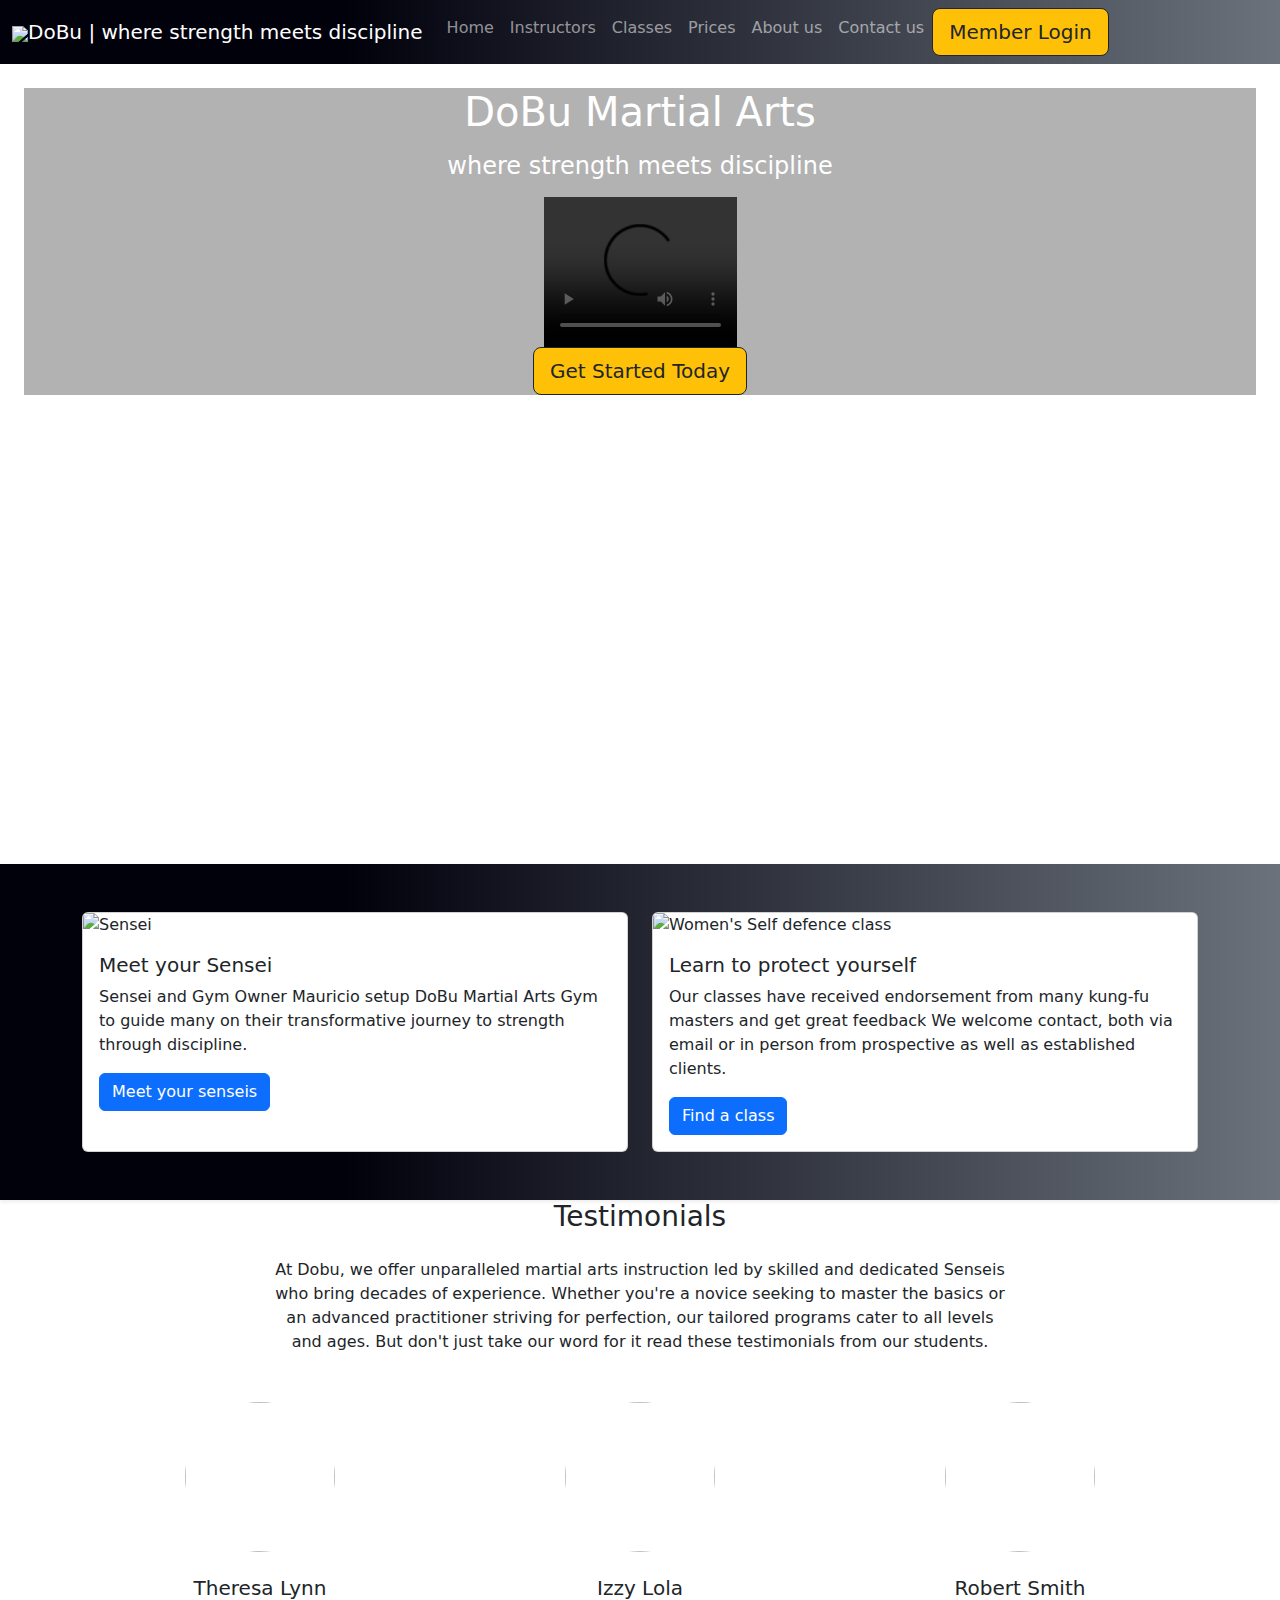
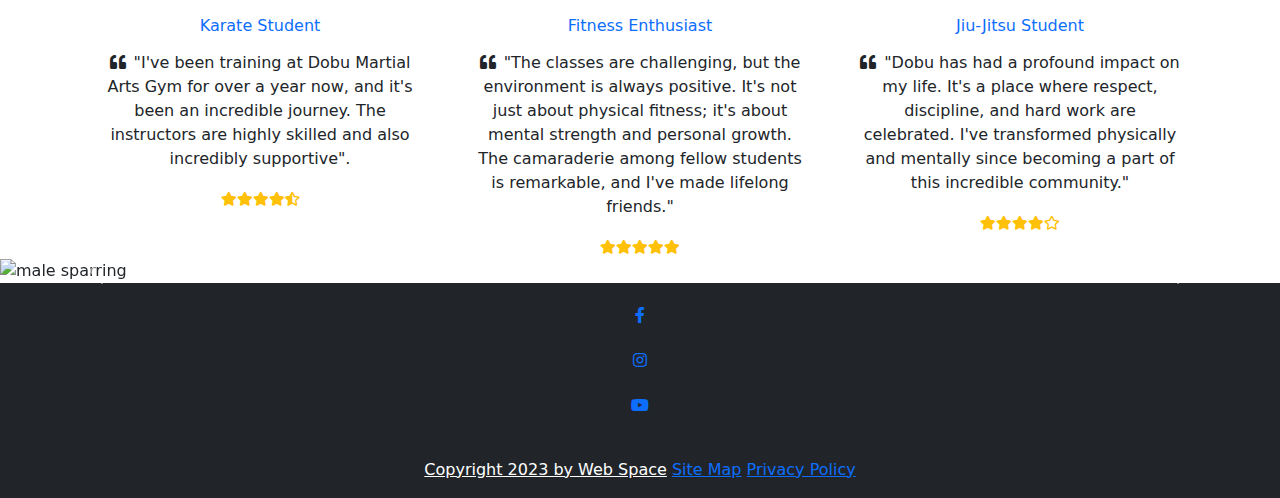
==== index.html @ b80137b9 "Add files via upload" ====
<!DOCTYPE html>
<html lang="en">
<head>
  <title>DoBu Martial Arts</title>
  <meta charset="utf-8">
  <meta name="viewport" content="width=device-width, initial-scale=1">
  <link rel="icon" type="logo" href="images/DoBulogo280by80.png">
  <link rel="stylesheet" href="css/style.css">
  <link rel="stylesheet" href="https://cdnjs.cloudflare.com/ajax/libs/font-awesome/4.7.0/css/font-awesome.min.css">
  <link href="https://cdn.jsdelivr.net/npm/bootstrap@5.3.2/dist/css/bootstrap.min.css" rel="stylesheet">
  <link rel='stylesheet' href='https://cdnjs.cloudflare.com/ajax/libs/font-awesome/5.15.1/css/all.min.css'>
  <script src="https://cdn.jsdelivr.net/npm/bootstrap@5.3.2/dist/js/bootstrap.bundle.min.js"></script>
 
  <header>
    <!-- Navbar -->
    <nav class="navbar navbar-expand-sm bg-dark navbar-dark" style="background: linear-gradient(90deg, rgba(1,1,12,1) 27%, rgba(107,114,124,1) 100%)">
      <div class="container-fluid">
        <a class="navbar-brand">
          <img src="images/DoBulogo280by80.png" style="display: inline-block;">DoBu | where strength meets discipline</a>
        <button class="navbar-toggler" type="button" data-bs-toggle="collapse" data-bs-target="#collapsibleNavbar">
          <span class="navbar-toggler-icon"></span>
        </button>
        <div class="collapse navbar-collapse" id="collapsibleNavbar">
          <ul class="navbar-nav">
            <li class="nav-item">
              <a class="nav-link" href="index.html">Home</a>
            </li>
            <li class="nav-item">
              <a class="nav-link" href="instructors.html">Instructors</a>
            </li>
            <li class="nav-item">
              <a class="nav-link" href="classes.html">Classes</a>
            </li>
            <li class="nav-item">
              <a class="nav-link" href="prices.html">Prices</a>
            </li>
            <li class="nav-item">
              <a class="nav-link" href="aboutus.html">About us</a>
          </li>
          <li class="nav-item">
            <a class="nav-link" href="contact.html">Contact us</a>
        </li>
        <li><a class="btn btn-outline-dark btn-warning btn-lg" href="loginPage.html">Member Login</a></li>
          </ul>
        </div>
      </div>
    </nav>
    
    <!-- Navbar -->
  </header>
</head>

         <!-- Background image -->
         
         <div class="p-4 text-center bg-image"
         style="
             background-image: url(images/hands.jpg);
             background-size: cover;
             height: 800px;
             font-weight: bolder;
             background-position: center;
             background-repeat: no-repeat;
             ">
           <div class="mask" style="background-color: rgba(0, 0, 0, 0.3);">
             <div class="d-flex justify-content-center align-items-center h-100">
               <div class="text-white text-bold font-weight-bolder">
                 <h1 class="mb-3">DoBu Martial Arts</h1>
                 <h4 class="mb-3">where strength meets discipline</h4>
                 
                 <style>
                  * {
                    box-sizing: border-box;
                  }
                     video {
                    width: 50%;
                    height: auto;
                    
                  }
                 </style> 
                                        <div class="d-flex justify-content-center align-items-center h-100">
                               <video controls autoplay loop>
                                <source src="videos/DoBu Promotion.mp4" type="video/mp4"> 
                              </video>
               </div>
               <a class="btn btn-outline-dark btn-warning btn-lg" href="register.html" role="button">Get Started Today</a>
             </div>
           </div>
         </div>
     </div>
 
    <!-- Promotional Video -->
 

  <body>
    <section class="bg-dark pt-5 pb-5 shadow-sm" style="background: linear-gradient(90deg, rgba(1,1,12,1) 27%, rgba(107,114,124,1) 100%);">
<div class="container">
    <div class="row">
        <div class="col">
          <div class="card h-100">
              <img class="card-img-top" src="images/blackbelt.jpg" alt="Sensei">
                <div class="card-body">
                  <h5 class="card-title">Meet your Sensei</h5>
                  <p class="card-text">Sensei and Gym Owner Mauricio setup DoBu Martial Arts Gym to guide 
                    many on their transformative journey to strength through discipline.</p>
                  <a href="instructors.html" class="btn btn-primary">Meet your senseis</a>
                </div>
          </div>
        </div>
        <div class="col">
          <div class="card h-100">
              <img class="card-img-top" src="images/yellowbelt.jpg" alt="Women's Self defence class">
                  <div class="card-body">
                  <h5 class="card-title">Learn to protect yourself</h5>
                  <p class="card-text">Our classes have received endorsement from many kung-fu masters and get great feedback
                    We welcome contact, both via email or in person from prospective as well as established clients. 
                    </p>
                    <a href="classes.html" class="btn btn-primary">Find a class</a>
                  </div>
          </div>
        </div>
    
    </div>
</div>
</section>

<section>
  <div class="container">
  
      <div class="row d-flex justify-content-center">
        <div class="col-md-10 col-xl-8 text-center">
          <h3 class="mb-4">Testimonials</h3>
          <p class="mb-4 pb-2 mb-md-5 pb-md-0">
              At Dobu, we offer unparalleled martial arts instruction led by skilled and dedicated Senseis who bring decades of experience. 
              Whether you're a novice seeking to master the basics or an advanced practitioner striving for perfection, 
              our tailored programs cater to all levels and ages.  But don't just take our word for it read these testimonials from our students.
          </p>
        </div>
      </div>
    
      <div class="row text-center">
        <div class="col-md-4 mb-5 mb-md-0">
          <div class="d-flex justify-content-center mb-4">
            <img src="https://mdbcdn.b-cdn.net/img/Photos/Avatars/img%20(1).webp"
              class="rounded-circle shadow-1-strong" width="150" height="150" />
          </div>
          <h5 class="mb-3">Theresa Lynn</h5>
          <h6 class="text-primary mb-3">Karate Student</h6>
          <p class="px-xl-3">
            <i class="fas fa-quote-left pe-2"></i>"I've been training at Dobu Martial Arts Gym for over a year now, and it's been an incredible journey. 
            The instructors are highly skilled and also incredibly supportive". 
            </p>
          <ul class="list-unstyled d-flex justify-content-center mb-0">
            <li>
              <i class="fas fa-star fa-sm text-warning"></i>
            </li>
            <li>
              <i class="fas fa-star fa-sm text-warning"></i>
            </li>
            <li>
              <i class="fas fa-star fa-sm text-warning"></i>
            </li>
            <li>
              <i class="fas fa-star fa-sm text-warning"></i>
            </li>
            <li>
              <i class="fas fa-star-half-alt fa-sm text-warning"></i>
            </li>
          </ul>
        </div>
        <div class="col-md-4 mb-5 mb-md-0">
          <div class="d-flex justify-content-center mb-4">
            <img src="https://mdbcdn.b-cdn.net/img/Photos/Avatars/img%20(2).webp"
              class="rounded-circle shadow-1-strong" width="150" height="150" />
          </div>
          <h5 class="mb-3">Izzy Lola</h5>
          <h6 class="text-primary mb-3">Fitness Enthusiast</h6>
          <p class="px-xl-3">
            <i class="fas fa-quote-left pe-2"></i>"The classes are challenging, but the environment is always positive. It's not just about physical fitness; it's about mental strength and personal growth. 
            The camaraderie among fellow students is remarkable, and I've made lifelong friends."
          </p>
          <ul class="list-unstyled d-flex justify-content-center mb-0">
            <li>
              <i class="fas fa-star fa-sm text-warning"></i>
            </li>
            <li>
              <i class="fas fa-star fa-sm text-warning"></i>
            </li>
            <li>
              <i class="fas fa-star fa-sm text-warning"></i>
            </li>
            <li>
              <i class="fas fa-star fa-sm text-warning"></i>
            </li>
            <li>
              <i class="fas fa-star fa-sm text-warning"></i>
            </li>
          </ul>
        </div>
        <div class="col-md-4 mb-0">
          <div class="d-flex justify-content-center mb-4">
            <img src="https://mdbcdn.b-cdn.net/img/Photos/Avatars/img%20(9).webp"
              class="rounded-circle shadow-1-strong" width="150" height="150" />
          </div>
          <h5 class="mb-3">Robert Smith</h5>
          <h6 class="text-primary mb-3">Jiu-Jitsu Student</h6>
          <p class="px-xl-3">
            <i class="fas fa-quote-left pe-2"></i>"Dobu has had a profound impact on my life. It's a place where respect, discipline, and hard work are celebrated. 
            I've transformed physically and mentally since becoming a part of this incredible community."
          </p>
          <ul class="list-unstyled d-flex justify-content-center mb-0">
            <li>
              <i class="fas fa-star fa-sm text-warning"></i>
            </li>
            <li>
              <i class="fas fa-star fa-sm text-warning"></i>
            </li>
            <li>
              <i class="fas fa-star fa-sm text-warning"></i>
            </li>
            <li>
              <i class="fas fa-star fa-sm text-warning"></i>
            </li>
            <li>
              <i class="far fa-star fa-sm text-warning"></i>
            </li>
          </ul>
        </div>
      </div>
    </section>

<section>       
        <div id="demo" class="carousel slide" data-bs-ride="carousel">

    <!-- Indicators/dots -->
    <div class="carousel-indicators">
      <button type="button" data-bs-target="#demo" data-bs-slide-to="0" class="active"></button>
      <button type="button" data-bs-target="#demo" data-bs-slide-to="1"></button>
      <button type="button" data-bs-target="#demo" data-bs-slide-to="2"></button>
      <button type="button" data-bs-target="#demo" data-bs-slide-to="3"></button>
      
    </div>
  
    <!-- The slideshow/carousel -->
    <div class="carousel-inner">
      <div class="carousel-item active">
        <img src="images/male sparring.jpg" alt="male sparring" class="d-block w-100">
      </div>
      <div class="carousel-item">
        <img src="images/femalesparring.jpg" alt="female sparring" class="d-block w-100">
      </div>
      <div class="carousel-item">
        <img src="images/femalekarate.jpg" alt="female karate" class="d-block w-100">
      </div>
      <div class="carousel-item">
        <img src="images/yellowbelt.jpg" alt="yellowbelt" class="d-block w-100">
      </div>
    </div>
  
    <!-- Left and right controls/icons -->
    <button class="carousel-control-prev" type="button" data-bs-target="#demo" data-bs-slide="prev">
      <span class="carousel-control-prev-icon"></span>
    </button>
    <button class="carousel-control-next" type="button" data-bs-target="#demo" data-bs-slide="next">
      <span class="carousel-control-next-icon"></span>
    </button>
  </div>
  </div>
</section>
 </body>



 <!--Footer-->
 <footer class="bg-dark text-center text-white">
  <section class="mb-4">
    <div class="wrapper">
      <a href="#" class="icon facebook">
        <div class="tooltip">Facebook</div>
        <span><i class="fab fa-facebook-f"></i></span>
      </a>
            <a href="#" class="icon instagram">
        <div class="tooltip">Instagram</div>
        <span><i class="fab fa-instagram"></i></span>
      </a>
           <a href="#" class="icon youtube">
        <div class="tooltip">Youtube</div>
        <span><i class="fab fa-youtube"></i></span>
      </a>
    </div>
       </section>
    
      <div class="text-center p-3">
        <a class="text-white" href="index.html">Copyright 2023 by Web Space</a>
         <a class="link" href="sitemap.html" data-target="sitemap">Site Map</a>
          <a class="link" href="privacyPolicy.html" data-target="privacy">Privacy Policy</a>  
    </div>
  </footer>
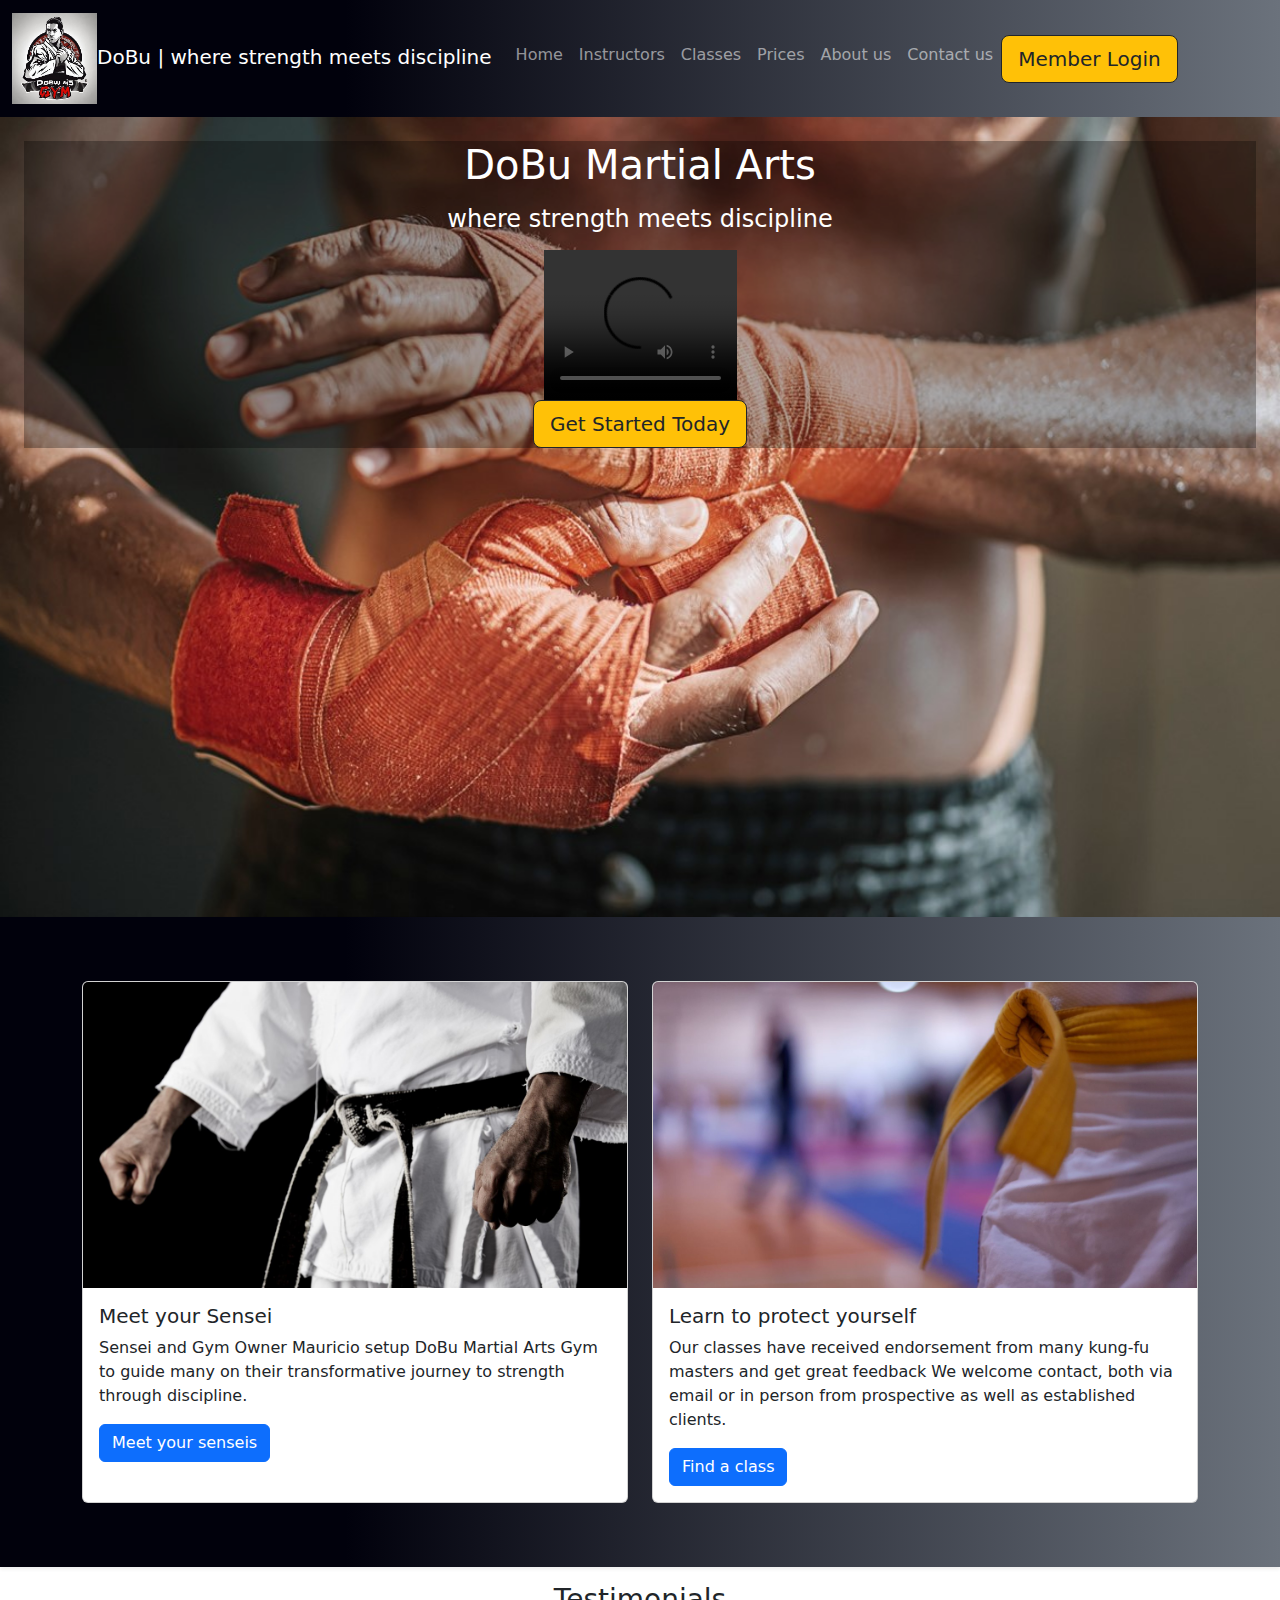
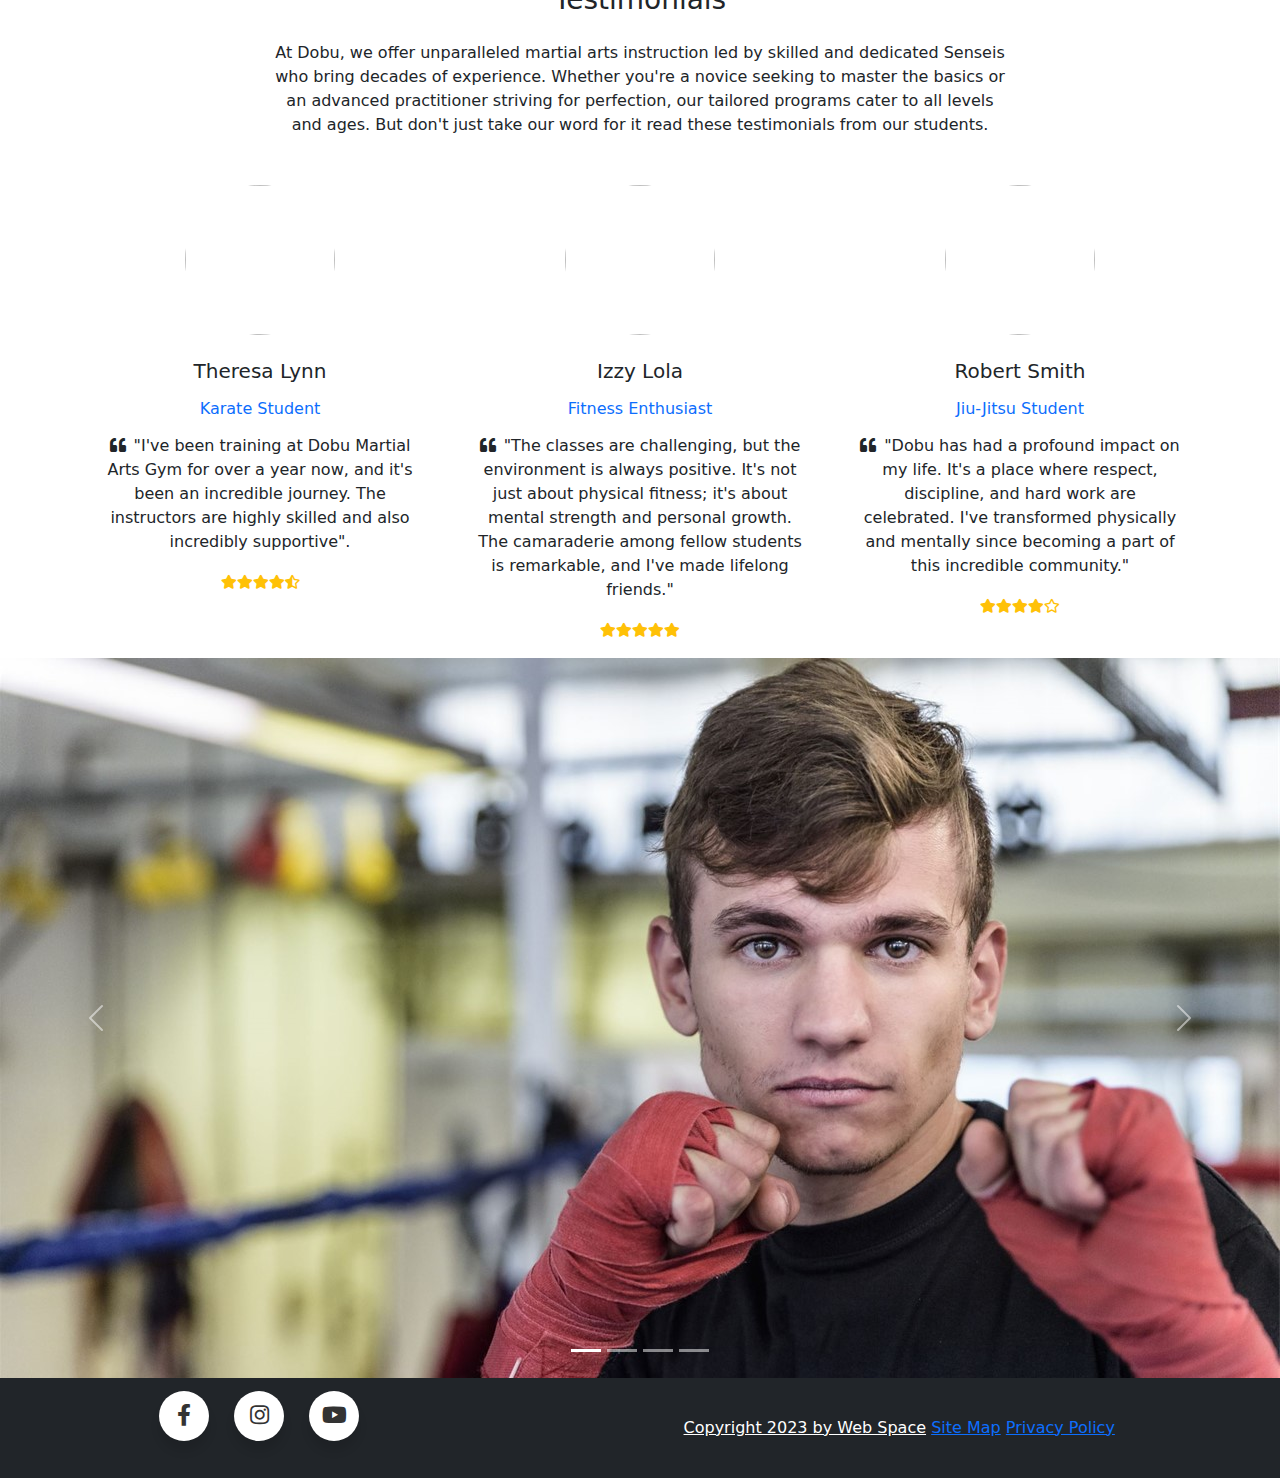
==== commit 7f85f1ea: "Update index.html" ====
--- a/index.html
+++ b/index.html
@@ -2,6 +2,7 @@
 <html lang="en">
 <head>
   <title>DoBu Martial Arts</title>
+  <meta name="description" content="DoBu is a martial arts website which provides information on different types of martial arts and classes.">
   <meta charset="utf-8">
   <meta name="viewport" content="width=device-width, initial-scale=1">
   <link rel="icon" type="logo" href="images/DoBulogo280by80.png">
--- a/css/style.css
+++ b/css/style.css
@@ -0,0 +1,280 @@
+<link rel="stylesheet" href="https://cdnjs.cloudflare.com/ajax/libs/font-awesome/4.7.0/css/font-awesome.min.css">
+<link rel="stylesheet" href="https://unpkg.com/bootstrap@5.3.2/dist/css/bootstrap.min.css">
+<link rel="stylesheet" href="https://unpkg.com/bs-brain@2.0.2/components/ctas/cta-3/assets/css/cta-3.css">
+
+body{
+    margin-top:20px;
+}
+
+.bg-light-gray {
+    background-color: #f7f7f7;
+}
+.table-bordered thead td, .table-bordered thead th {
+    border-bottom-width: 2px;
+}
+.table thead th {
+    vertical-align: bottom;
+    border-bottom: 2px solid #dee2e6;
+}
+.table-bordered td, .table-bordered th {
+    border: 1px solid #dee2e6;
+}
+
+
+.bg-sky.box-shadow {
+    box-shadow: 0px 5px 0px 0px #00a2a7
+}
+
+.bg-orange.box-shadow {
+    box-shadow: 0px 5px 0px 0px #af4305
+}
+
+.bg-green.box-shadow {
+    box-shadow: 0px 5px 0px 0px #4ca520
+}
+
+.bg-yellow.box-shadow {
+    box-shadow: 0px 5px 0px 0px #dcbf02
+}
+
+.bg-pink.box-shadow {
+    box-shadow: 0px 5px 0px 0px #e82d8b
+}
+
+.bg-purple.box-shadow {
+    box-shadow: 0px 5px 0px 0px #8343e8
+}
+
+.bg-lightred.box-shadow {
+    box-shadow: 0px 5px 0px 0px #d84213
+}
+
+
+.bg-sky {
+    background-color: #02c2c7
+}
+
+.bg-orange {
+    background-color: #e95601
+}
+
+.bg-green {
+    background-color: #5bbd2a
+}
+
+.bg-yellow {
+    background-color: #f0d001
+}
+
+.bg-pink {
+    background-color: #ff48a4
+}
+
+.bg-purple {
+    background-color: #9d60ff
+}
+
+.bg-lightred {
+    background-color: #ff5722
+}
+
+.padding-15px-lr {
+    padding-left: 15px;
+    padding-right: 15px;
+}
+.padding-5px-tb {
+    padding-top: 5px;
+    padding-bottom: 5px;
+}
+.margin-10px-bottom {
+    margin-bottom: 10px;
+}
+.border-radius-5 {
+    border-radius: 5px;
+}
+
+.margin-10px-top {
+    margin-top: 10px;
+}
+.font-size14 {
+    font-size: 14px;
+}
+
+.text-light-gray {
+    color: #d6d5d5;
+}
+.font-size13 {
+    font-size: 13px;
+}
+
+.table-bordered td, .table-bordered th {
+    border: 1px solid #dee2e6;
+}
+.table td, .table th {
+    padding: .75rem;
+    vertical-align: top;
+    border-top: 1px solid #dee2e6;
+}
+
+
+/*------------------------------------ footer section including social media links and sitemap, policy */
+
+footer{
+    height: 100px;
+    background: grey no-repeat;
+    display: flex;
+    justify-content: space-around;
+    align-items: center;
+
+}
+/* social links */
+svg{
+
+    margin: 20px;
+}
+svg:hover{
+    filter: brightness(0.5);
+    transform: scale(1.5);
+}
+/* sitemap and privacy links */
+.sitemap_policy a{
+    margin: 20px;
+}
+/* ------------------------------------------------------ */
+
+* {box-sizing: border-box}
+
+/* Add padding to containers */
+.container {
+  padding: 16px;
+}
+
+/* Full-width input fields */
+input[type=text], input[type=password] {
+  width: 100%;
+  padding: 15px;
+  margin: 5px 0 22px 0;
+  display: inline-block;
+  border: none;
+  background: #f1f1f1;
+}
+
+input[type=text]:focus, input[type=password]:focus {
+  background-color: #ddd;
+  outline: none;
+}
+
+/* Overwrite default styles of hr */
+hr {
+  border: 1px solid #f1f1f1;
+  margin-bottom: 25px;
+}
+
+/* Set a style for the submit/register button */
+.registerbtn {
+  background-color: #04AA6D;
+  color: white;
+  padding: 16px 20px;
+  margin: 8px 0;
+  border: none;
+  cursor: pointer;
+  width: 100%;
+  opacity: 0.9;
+}
+
+.registerbtn:hover {
+  opacity:1;
+}
+
+/* Add a blue text color to links */
+a {
+  color: dodgerblue;
+}
+
+/* Set a grey background color and center the text of the "sign in" section */
+.signin {
+  background-color: #f1f1f1;
+  text-align: center;
+}
+.wrapper .icon{
+    position: relative;
+    background-color: #ffffff;
+    border-radius: 50%;
+    margin: 10px;
+    width: 50px;
+    height: 50px;
+    line-height: 50px;
+    font-size: 22px;
+    display: inline-block;
+    align-items: center;
+    box-shadow: 0 10px 10px rgba(0, 0, 0, 0.1);
+    cursor: pointer;
+    transition: all 0.2s cubic-bezier(0.68, -0.55, 0.265, 1.55);
+    color: #333;
+    text-decoration: none;
+  }
+  .wrapper .tooltip {
+    position: absolute;
+    top: 0;
+    line-height: 1.5;
+    font-size: 14px;
+    background-color: #ffffff;
+    color: #ffffff;
+    padding: 5px 8px;
+    border-radius: 5px;
+    box-shadow: 0 10px 10px rgba(0, 0, 0, 0.1);
+    opacity: 0;
+    pointer-events: none;
+    transition: all 0.3s cubic-bezier(0.68, -0.55, 0.265, 1.55);
+  }
+  .wrapper .tooltip::before {
+    position: absolute;
+    content: "";
+    height: 8px;
+    width: 8px;
+    background-color: #ffffff;
+    bottom: -3px;
+    left: 50%;
+    transform: translate(-50%) rotate(45deg);
+    transition: all 0.3s cubic-bezier(0.68, -0.55, 0.265, 1.55);
+  }
+  .wrapper .icon:hover .tooltip {
+    top: -45px;
+    opacity: 1;
+    visibility: visible;
+    pointer-events: auto;
+  }
+  .wrapper .icon:hover span,
+  .wrapper .icon:hover .tooltip {
+    text-shadow: 0px -1px 0px rgba(0, 0, 0, 0.1);
+  }
+  .wrapper .facebook:hover,
+  .wrapper .facebook:hover .tooltip,
+  .wrapper .facebook:hover .tooltip::before {
+    background-color: #3b5999;
+    color: #ffffff;
+  }
+  .wrapper .twitter:hover,
+  .wrapper .twitter:hover .tooltip,
+  .wrapper .twitter:hover .tooltip::before {
+    background-color: #46c1f6;
+    color: #ffffff;
+  }
+  .wrapper .instagram:hover,
+  .wrapper .instagram:hover .tooltip,
+  .wrapper .instagram:hover .tooltip::before {
+    background-color: #e1306c;
+    color: #ffffff;
+  }
+  .wrapper .github:hover,
+  .wrapper .github:hover .tooltip,
+  .wrapper .github:hover .tooltip::before {
+    background-color: #333333;
+    color: #ffffff;
+  }
+  .wrapper .youtube:hover,
+  .wrapper .youtube:hover .tooltip,
+  .wrapper .youtube:hover .tooltip::before {
+    background-color: #de463b;
+    color: #ffffff;
+  }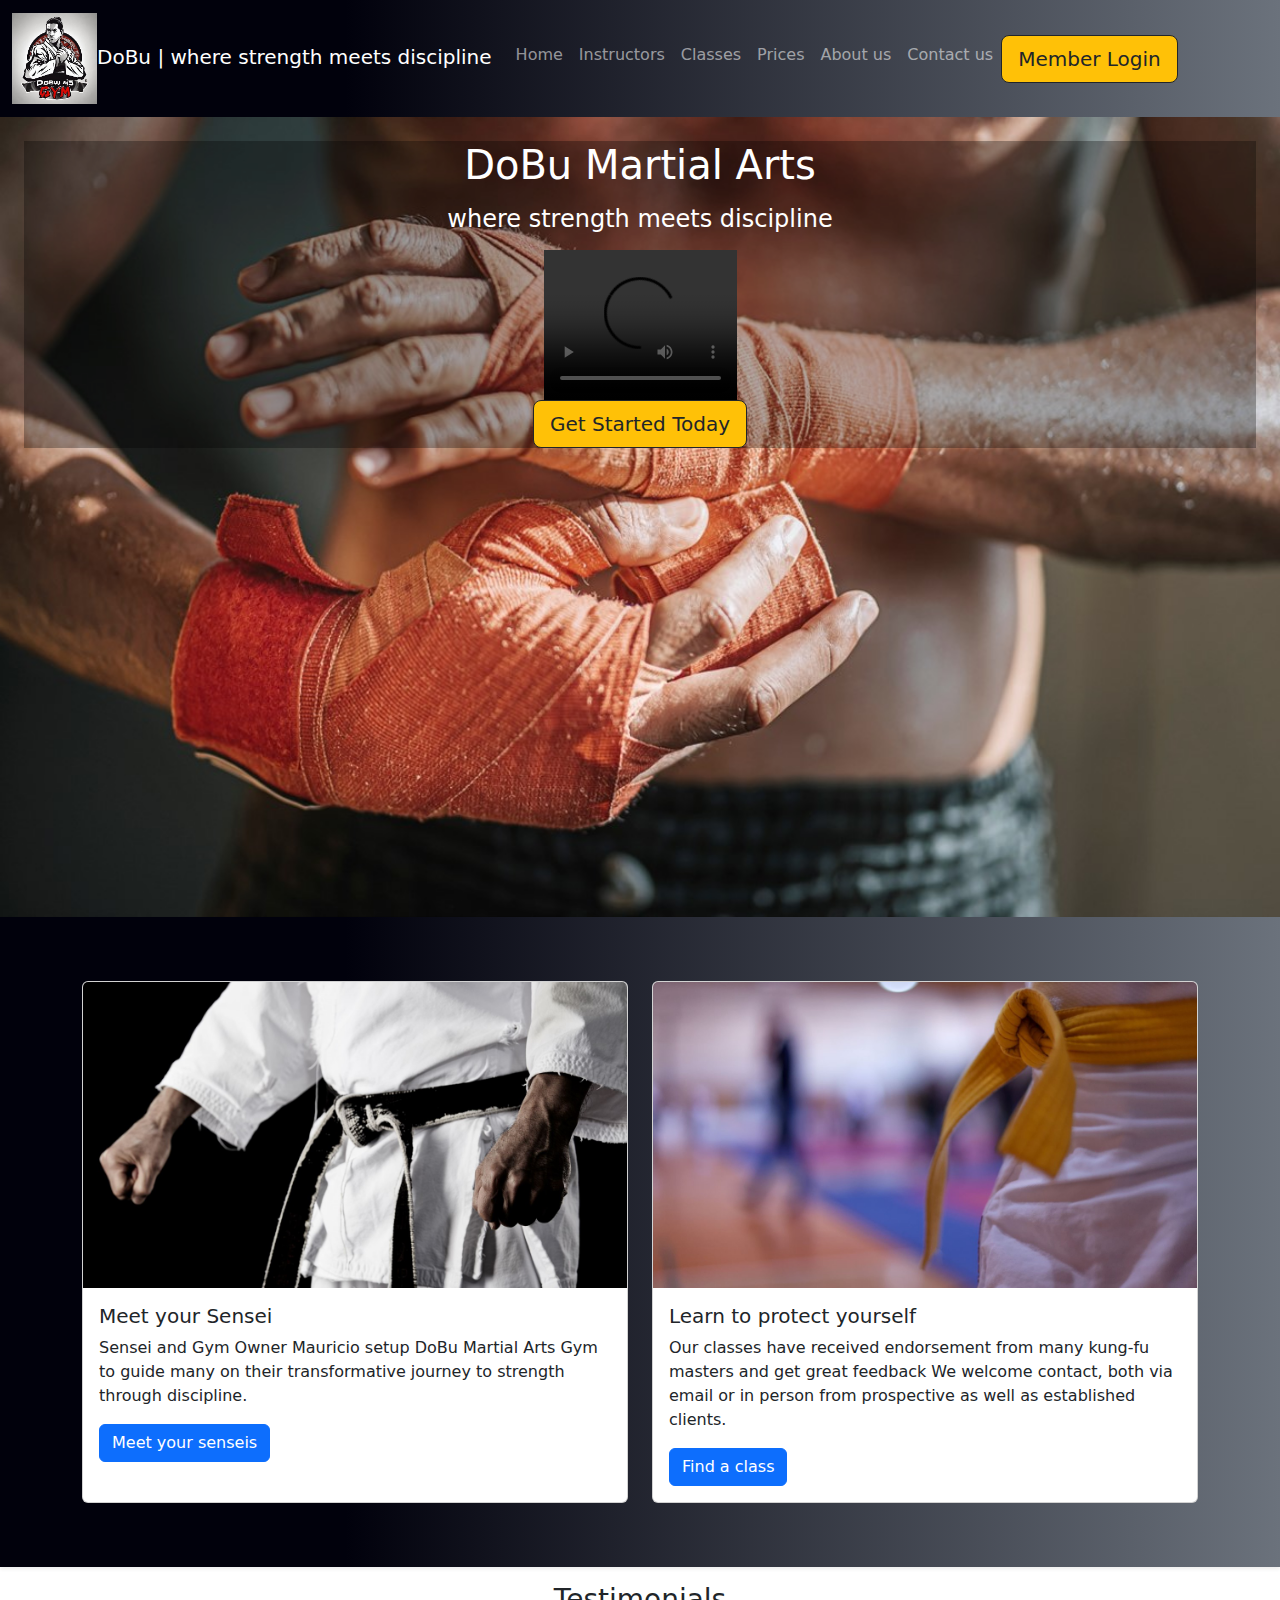
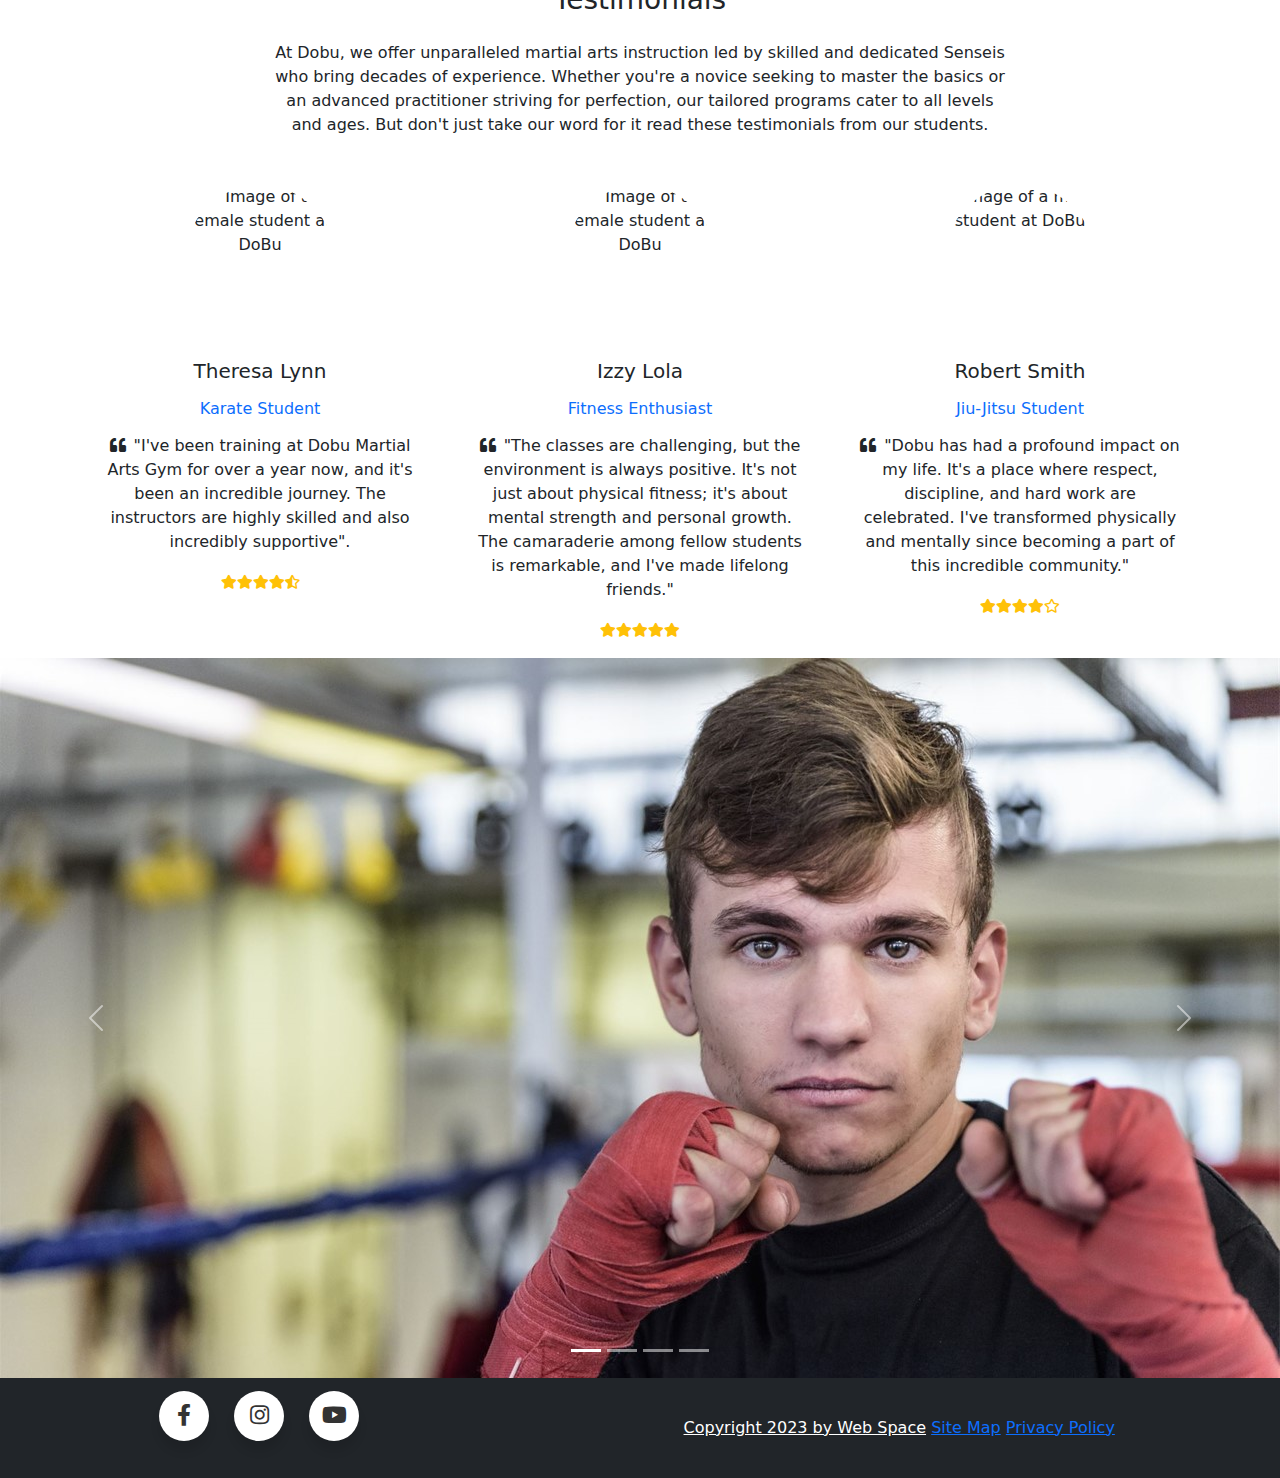
==== commit e01d79a0: "Update index.html" ====
--- a/index.html
+++ b/index.html
@@ -17,7 +17,7 @@
     <nav class="navbar navbar-expand-sm bg-dark navbar-dark" style="background: linear-gradient(90deg, rgba(1,1,12,1) 27%, rgba(107,114,124,1) 100%)">
       <div class="container-fluid">
         <a class="navbar-brand">
-          <img src="images/DoBulogo280by80.png" style="display: inline-block;">DoBu | where strength meets discipline</a>
+          <img src="images/DoBulogo280by80.png" alt="The logo for DoBu featuring a martial artist" style="display: inline-block;">DoBu | where strength meets discipline</a>
         <button class="navbar-toggler" type="button" data-bs-toggle="collapse" data-bs-target="#collapsibleNavbar">
           <span class="navbar-toggler-icon"></span>
         </button>
@@ -141,7 +141,7 @@
       <div class="row text-center">
         <div class="col-md-4 mb-5 mb-md-0">
           <div class="d-flex justify-content-center mb-4">
-            <img src="https://mdbcdn.b-cdn.net/img/Photos/Avatars/img%20(1).webp"
+            <img src="https://mdbcdn.b-cdn.net/img/Photos/Avatars/img%20(1).webp" alt="Image of a female student at DoBu"
               class="rounded-circle shadow-1-strong" width="150" height="150" />
           </div>
           <h5 class="mb-3">Theresa Lynn</h5>
@@ -170,7 +170,7 @@
         </div>
         <div class="col-md-4 mb-5 mb-md-0">
           <div class="d-flex justify-content-center mb-4">
-            <img src="https://mdbcdn.b-cdn.net/img/Photos/Avatars/img%20(2).webp"
+            <img src="https://mdbcdn.b-cdn.net/img/Photos/Avatars/img%20(2).webp" alt="Image of a female student at DoBu"
               class="rounded-circle shadow-1-strong" width="150" height="150" />
           </div>
           <h5 class="mb-3">Izzy Lola</h5>
@@ -199,7 +199,7 @@
         </div>
         <div class="col-md-4 mb-0">
           <div class="d-flex justify-content-center mb-4">
-            <img src="https://mdbcdn.b-cdn.net/img/Photos/Avatars/img%20(9).webp"
+            <img src="https://mdbcdn.b-cdn.net/img/Photos/Avatars/img%20(9).webp" alt="Image of a male student at DoBu"
               class="rounded-circle shadow-1-strong" width="150" height="150" />
           </div>
           <h5 class="mb-3">Robert Smith</h5>
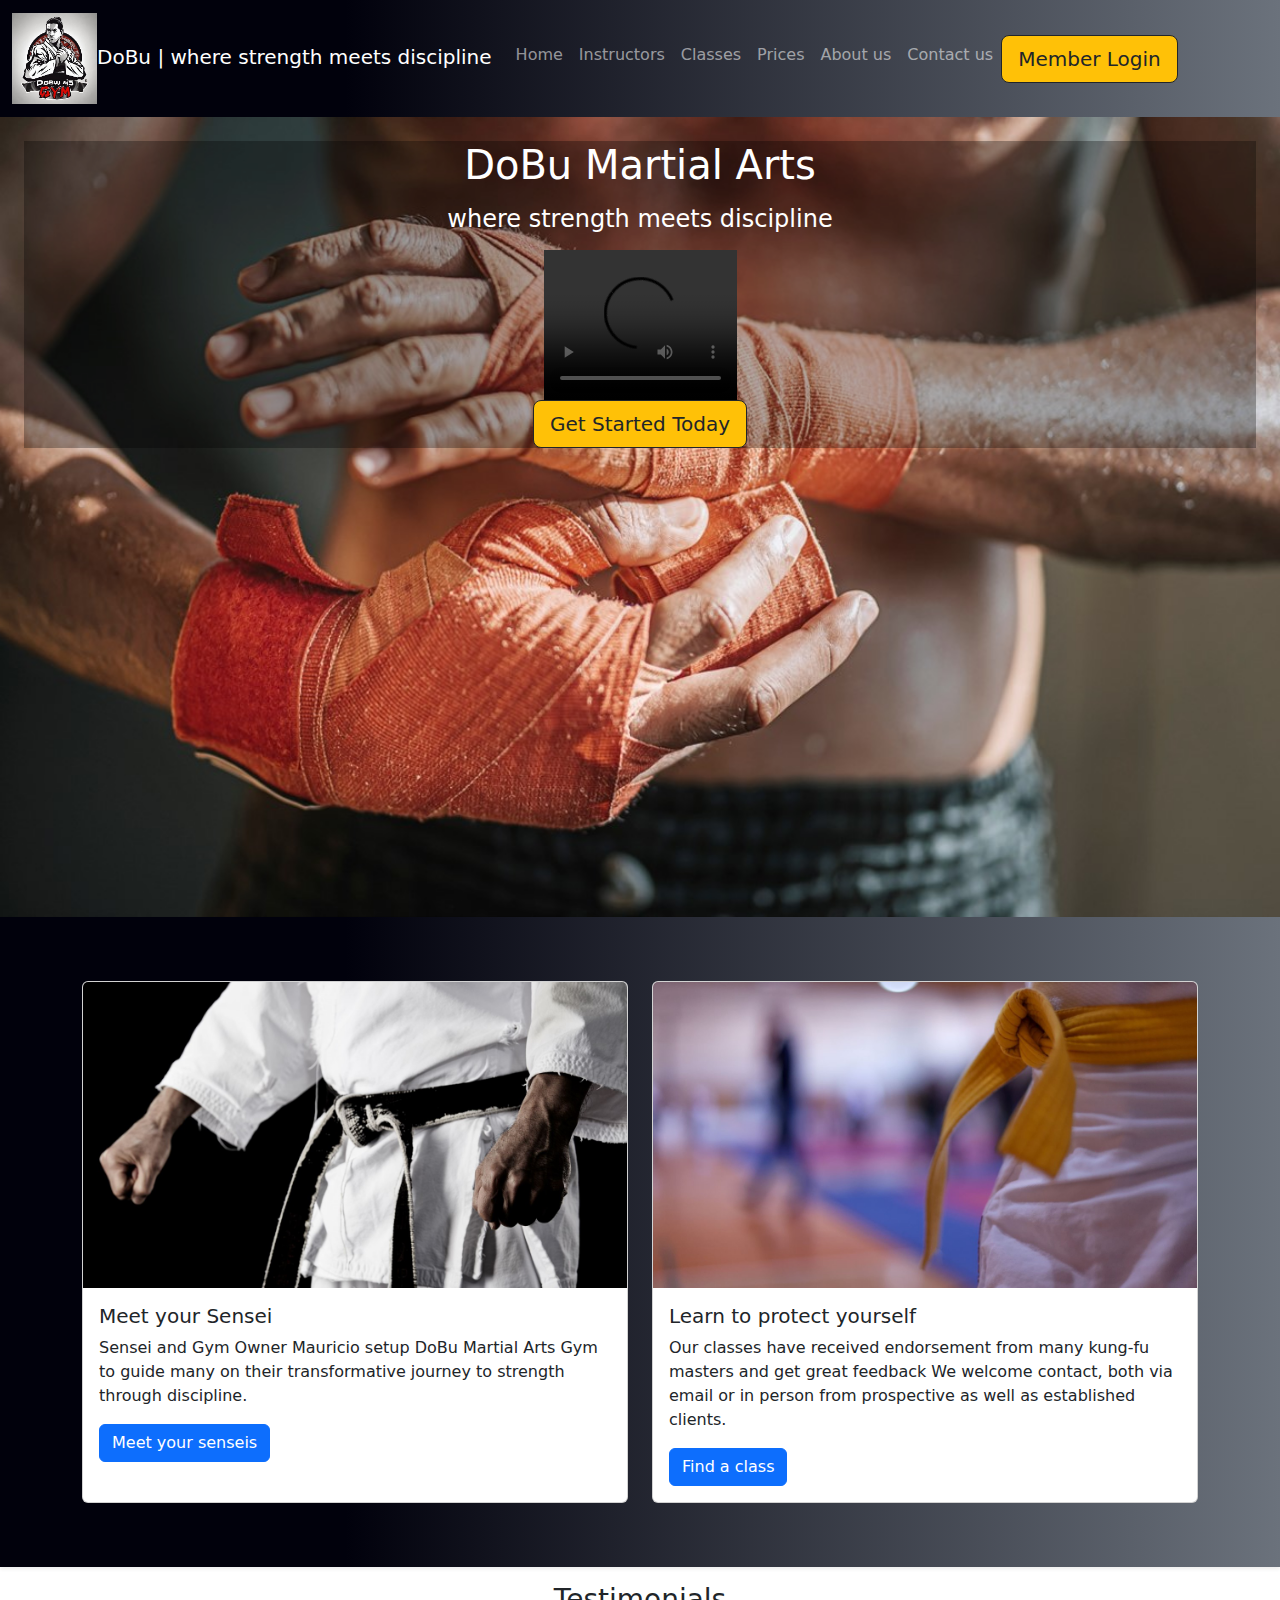
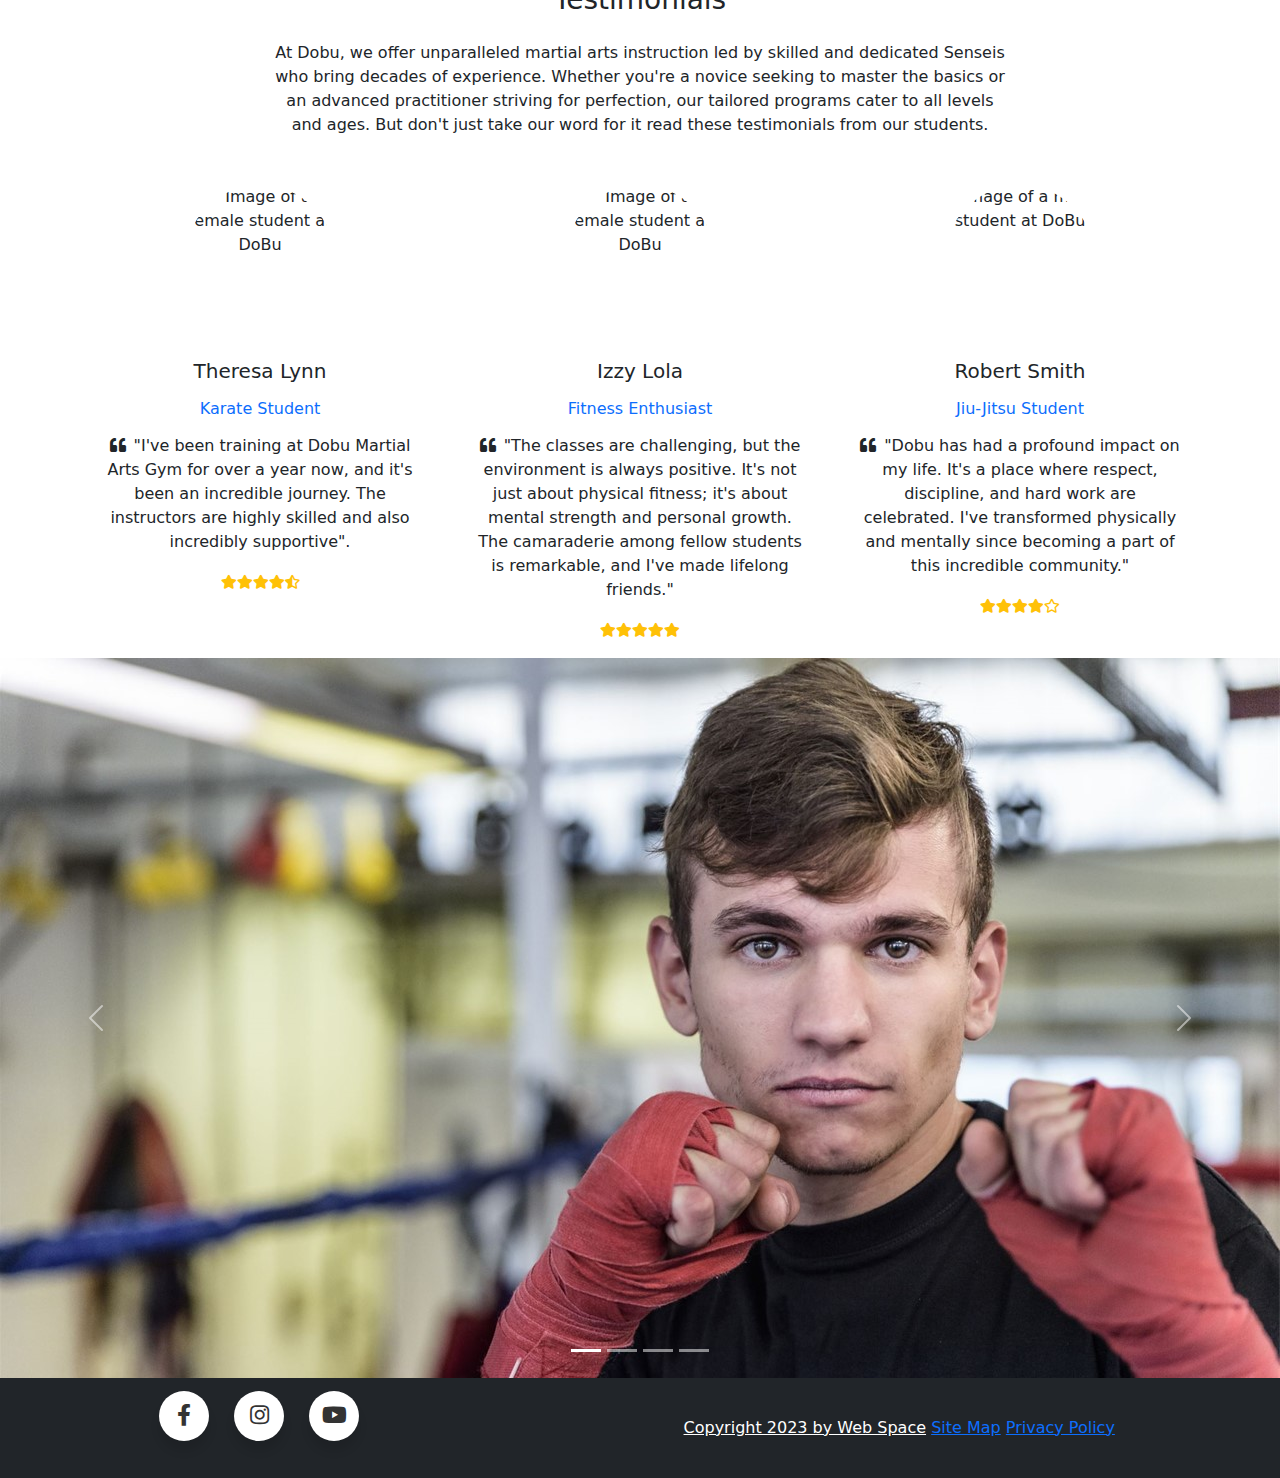
==== commit a3d0a075: "Update index.html" ====
--- a/index.html
+++ b/index.html
@@ -16,7 +16,7 @@
     <!-- Navbar -->
     <nav class="navbar navbar-expand-sm bg-dark navbar-dark" style="background: linear-gradient(90deg, rgba(1,1,12,1) 27%, rgba(107,114,124,1) 100%)">
       <div class="container-fluid">
-        <a class="navbar-brand">
+        <a href class="navbar-brand">
           <img src="images/DoBulogo280by80.png" alt="The logo for DoBu featuring a martial artist" style="display: inline-block;">DoBu | where strength meets discipline</a>
         <button class="navbar-toggler" type="button" data-bs-toggle="collapse" data-bs-target="#collapsibleNavbar">
           <span class="navbar-toggler-icon"></span>
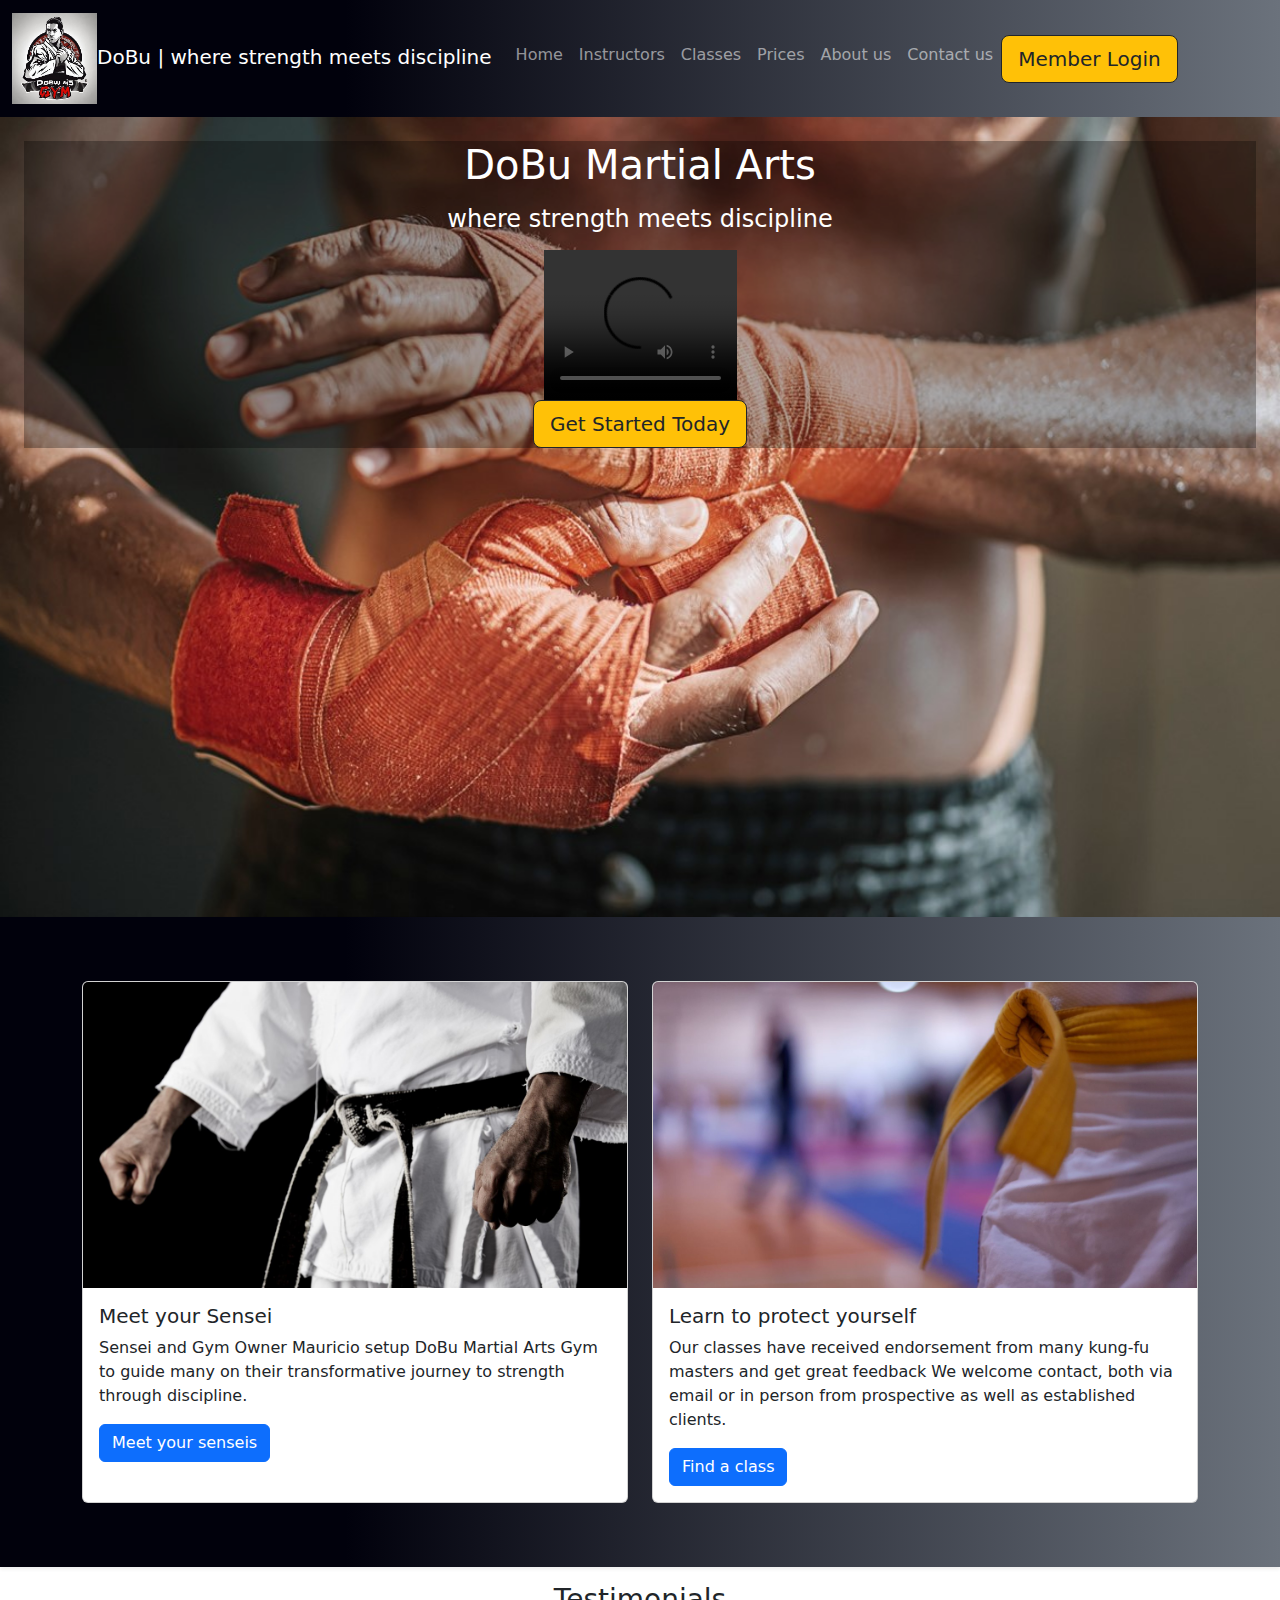
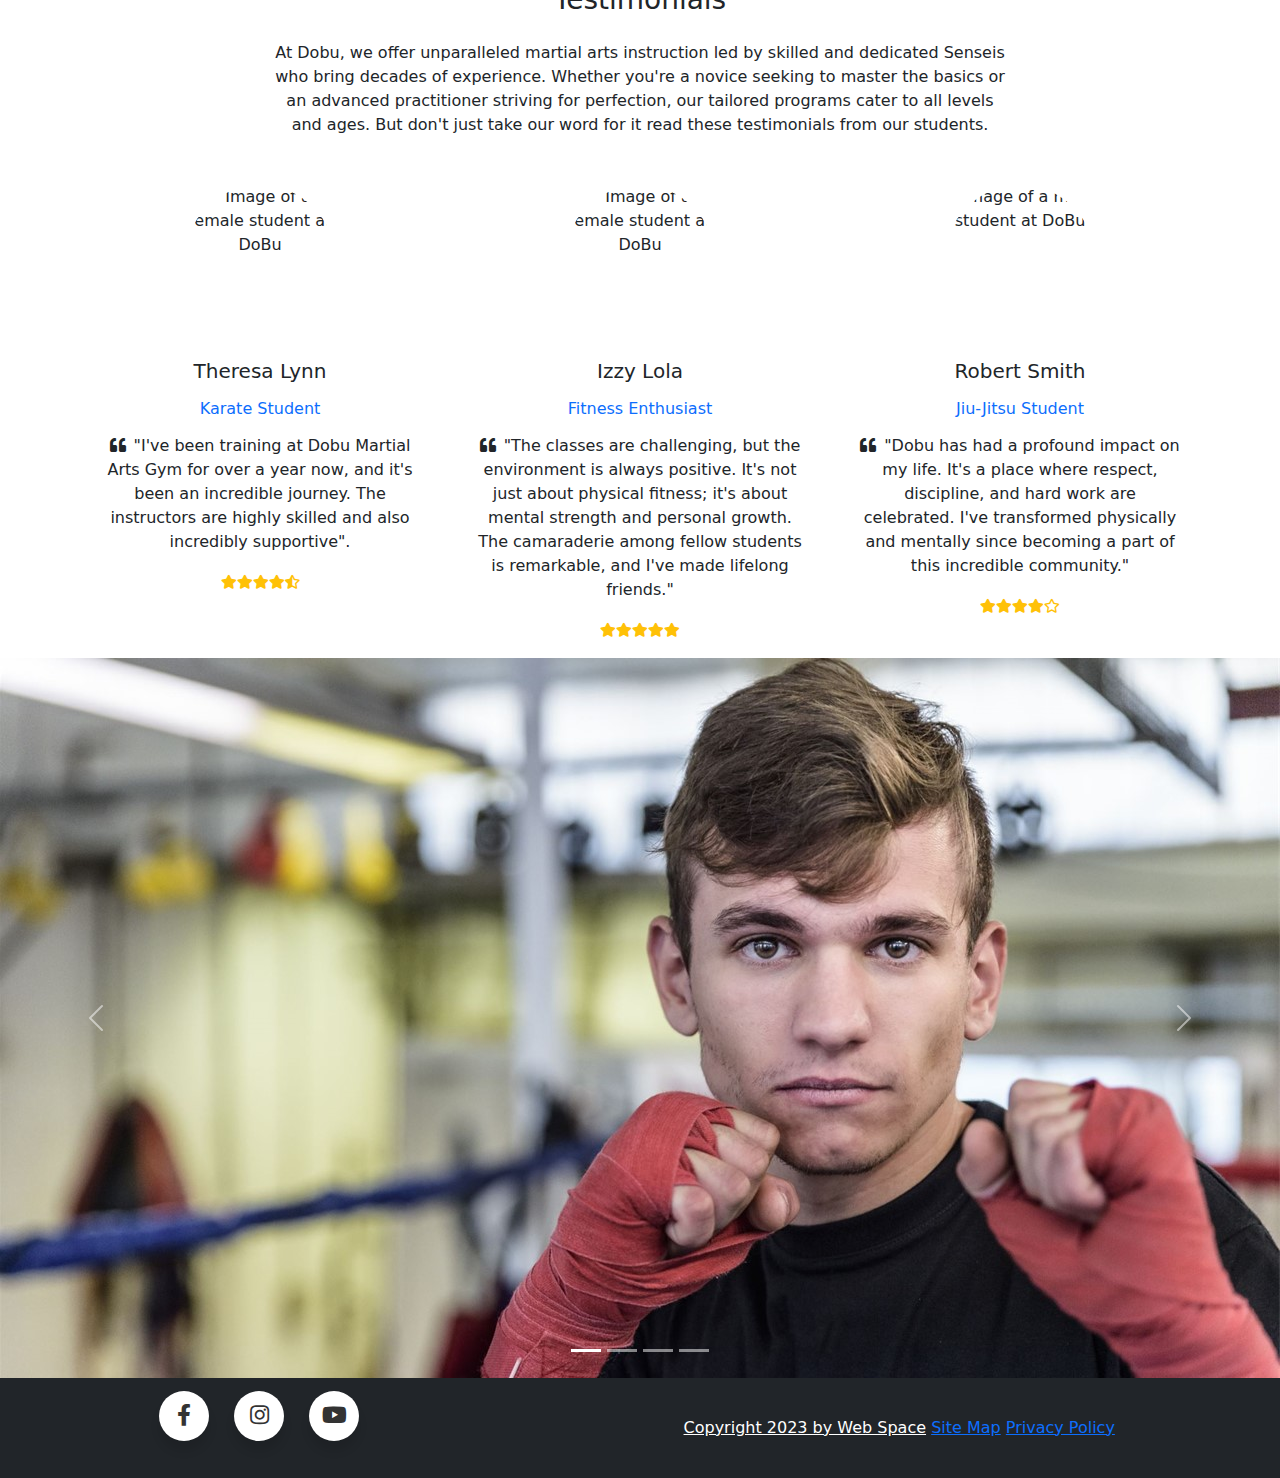
==== commit b899ccb1: "Update index.html" ====
--- a/index.html
+++ b/index.html
@@ -16,7 +16,7 @@
     <!-- Navbar -->
     <nav class="navbar navbar-expand-sm bg-dark navbar-dark" style="background: linear-gradient(90deg, rgba(1,1,12,1) 27%, rgba(107,114,124,1) 100%)">
       <div class="container-fluid">
-        <a href class="navbar-brand">
+        <a class="navbar-brand" href="index.html">
           <img src="images/DoBulogo280by80.png" alt="The logo for DoBu featuring a martial artist" style="display: inline-block;">DoBu | where strength meets discipline</a>
         <button class="navbar-toggler" type="button" data-bs-toggle="collapse" data-bs-target="#collapsibleNavbar">
           <span class="navbar-toggler-icon"></span>
